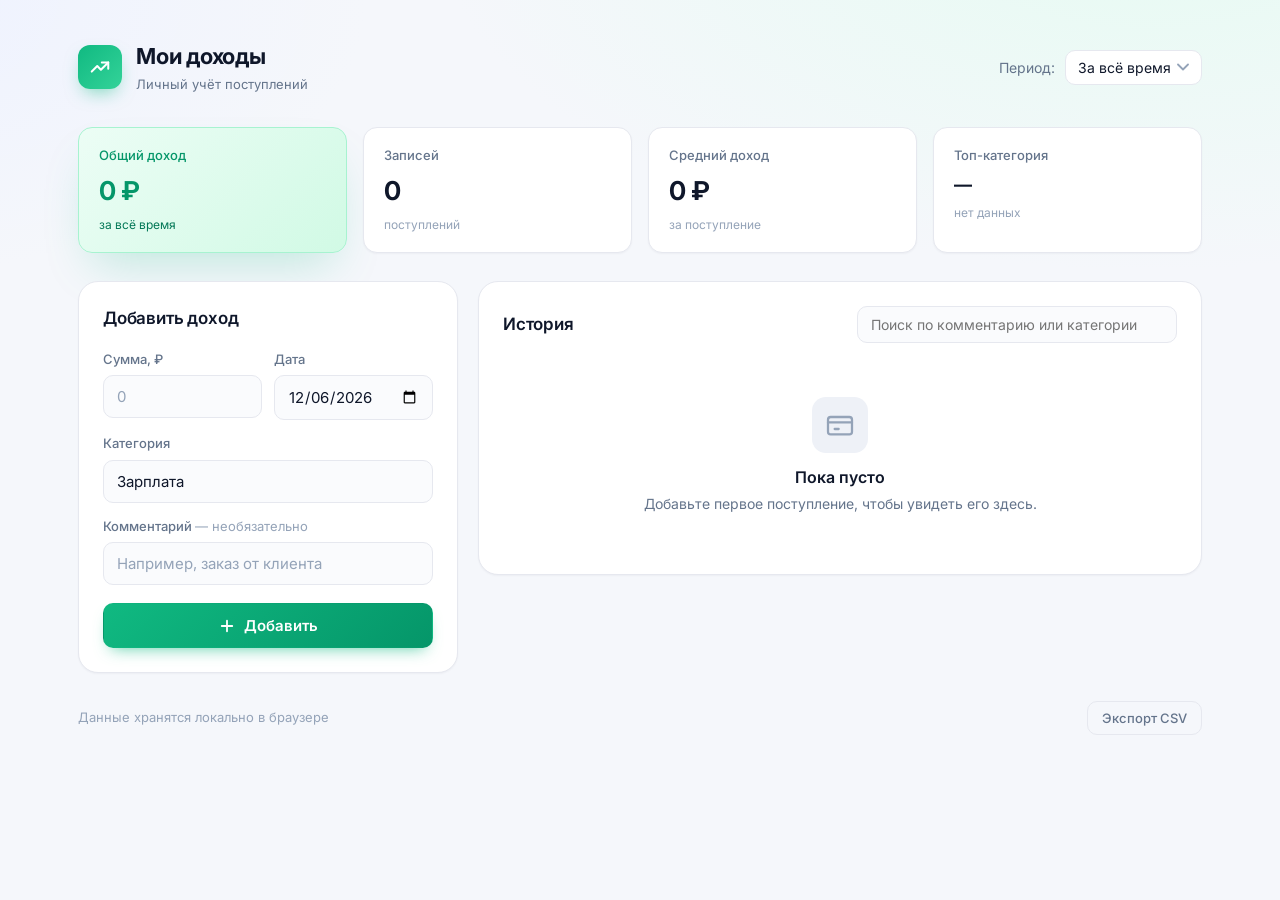
==== index.html @ df507d2e "Add income tracker MVP web app Static client-side app for personal income tracking with a modern lig" ====
<!DOCTYPE html>
<html lang="ru">
<head>
  <meta charset="UTF-8" />
  <meta name="viewport" content="width=device-width, initial-scale=1.0" />
  <title>Доходы — учёт</title>
  <link rel="stylesheet" href="styles.css" />
  <link rel="preconnect" href="https://fonts.googleapis.com" />
  <link rel="preconnect" href="https://fonts.gstatic.com" crossorigin />
  <link
    href="https://fonts.googleapis.com/css2?family=Inter:wght@400;500;600;700&display=swap"
    rel="stylesheet"
  />
</head>
<body>
  <div class="app">
    <header class="header">
      <div class="header__brand">
        <div class="logo" aria-hidden="true">
          <svg viewBox="0 0 24 24" width="22" height="22" fill="none" stroke="currentColor" stroke-width="2.2" stroke-linecap="round" stroke-linejoin="round">
            <path d="M3 17l6-6 4 4 8-8" />
            <path d="M14 7h7v7" />
          </svg>
        </div>
        <div>
          <h1 class="header__title">Мои доходы</h1>
          <p class="header__subtitle">Личный учёт поступлений</p>
        </div>
      </div>
      <div class="header__period">
        <label for="period">Период:</label>
        <select id="period" class="select">
          <option value="month">Этот месяц</option>
          <option value="year">Этот год</option>
          <option value="all" selected>За всё время</option>
        </select>
      </div>
    </header>

    <section class="stats">
      <div class="stat stat--primary">
        <span class="stat__label">Общий доход</span>
        <span class="stat__value" id="stat-total">0&nbsp;₽</span>
        <span class="stat__hint" id="stat-total-hint">за всё время</span>
      </div>
      <div class="stat">
        <span class="stat__label">Записей</span>
        <span class="stat__value" id="stat-count">0</span>
        <span class="stat__hint">поступлений</span>
      </div>
      <div class="stat">
        <span class="stat__label">Средний доход</span>
        <span class="stat__value" id="stat-avg">0&nbsp;₽</span>
        <span class="stat__hint">за поступление</span>
      </div>
      <div class="stat">
        <span class="stat__label">Топ-категория</span>
        <span class="stat__value stat__value--sm" id="stat-top">—</span>
        <span class="stat__hint" id="stat-top-hint">—</span>
      </div>
    </section>

    <section class="grid">
      <div class="card form-card">
        <h2 class="card__title">Добавить доход</h2>
        <form id="income-form" class="form" autocomplete="off">
          <div class="form__row">
            <label class="field">
              <span class="field__label">Сумма, ₽</span>
              <input
                type="number"
                inputmode="decimal"
                step="0.01"
                min="0"
                name="amount"
                id="amount"
                placeholder="0"
                required
              />
            </label>
            <label class="field">
              <span class="field__label">Дата</span>
              <input type="date" name="date" id="date" required />
            </label>
          </div>

          <label class="field">
            <span class="field__label">Категория</span>
            <select name="category" id="category" class="select" required>
              <option value="Зарплата">Зарплата</option>
              <option value="Фриланс">Фриланс</option>
              <option value="Бизнес">Бизнес</option>
              <option value="Инвестиции">Инвестиции</option>
              <option value="Подарки">Подарки</option>
              <option value="Возврат">Возврат</option>
              <option value="Другое">Другое</option>
            </select>
          </label>

          <label class="field">
            <span class="field__label">Комментарий <span class="field__hint">— необязательно</span></span>
            <input
              type="text"
              name="note"
              id="note"
              maxlength="120"
              placeholder="Например, заказ от клиента"
            />
          </label>

          <button type="submit" class="btn btn--primary">
            <svg viewBox="0 0 24 24" width="18" height="18" fill="none" stroke="currentColor" stroke-width="2.4" stroke-linecap="round" stroke-linejoin="round" aria-hidden="true">
              <path d="M12 5v14M5 12h14" />
            </svg>
            Добавить
          </button>
        </form>
      </div>

      <div class="card list-card">
        <div class="card__header">
          <h2 class="card__title">История</h2>
          <div class="list__filter">
            <input
              type="search"
              id="search"
              class="input"
              placeholder="Поиск по комментарию или категории"
            />
          </div>
        </div>

        <ul id="income-list" class="list" aria-live="polite"></ul>

        <div id="empty-state" class="empty">
          <div class="empty__icon" aria-hidden="true">
            <svg viewBox="0 0 24 24" width="32" height="32" fill="none" stroke="currentColor" stroke-width="1.7" stroke-linecap="round" stroke-linejoin="round">
              <rect x="3" y="6" width="18" height="13" rx="2" />
              <path d="M3 10h18M8 15h3" />
            </svg>
          </div>
          <h3 class="empty__title">Пока пусто</h3>
          <p class="empty__text">Добавьте первое поступление, чтобы увидеть его здесь.</p>
        </div>
      </div>
    </section>

    <footer class="footer">
      <span>Данные хранятся локально в браузере</span>
      <button id="export-btn" class="btn btn--ghost">Экспорт CSV</button>
    </footer>
  </div>

  <script src="app.js"></script>
</body>
</html>
---- styles.css ----
:root {
  --bg: #f5f7fb;
  --bg-soft: #eef1f7;
  --surface: #ffffff;
  --surface-2: #fafbfd;
  --border: #e6e8ef;
  --border-strong: #d8dce6;
  --text: #0f172a;
  --text-muted: #64748b;
  --text-faint: #94a3b8;

  --brand: #10b981;
  --brand-strong: #059669;
  --brand-soft: #d1fae5;
  --brand-tint: #ecfdf5;

  --danger: #ef4444;
  --danger-soft: #fee2e2;

  --shadow-sm: 0 1px 2px rgba(15, 23, 42, 0.04);
  --shadow-md: 0 6px 24px rgba(15, 23, 42, 0.06);
  --shadow-lg: 0 24px 48px -16px rgba(16, 185, 129, 0.25);

  --radius-sm: 10px;
  --radius-md: 14px;
  --radius-lg: 20px;
}

* {
  box-sizing: border-box;
}

html, body {
  margin: 0;
  padding: 0;
}

body {
  font-family: 'Inter', -apple-system, BlinkMacSystemFont, 'Segoe UI', Roboto, sans-serif;
  font-size: 15px;
  line-height: 1.5;
  color: var(--text);
  background:
    radial-gradient(1200px 600px at 90% -10%, #e6fbf2 0%, transparent 60%),
    radial-gradient(900px 500px at -10% 0%, #eef2ff 0%, transparent 55%),
    var(--bg);
  min-height: 100vh;
  -webkit-font-smoothing: antialiased;
  -moz-osx-font-smoothing: grayscale;
}

.app {
  max-width: 1180px;
  margin: 0 auto;
  padding: 40px 28px 80px;
}

/* Header */
.header {
  display: flex;
  align-items: center;
  justify-content: space-between;
  gap: 24px;
  margin-bottom: 32px;
  flex-wrap: wrap;
}

.header__brand {
  display: flex;
  align-items: center;
  gap: 14px;
}

.logo {
  width: 44px;
  height: 44px;
  border-radius: 12px;
  background: linear-gradient(135deg, var(--brand) 0%, #34d399 100%);
  color: #fff;
  display: grid;
  place-items: center;
  box-shadow: 0 8px 18px -6px rgba(16, 185, 129, 0.55);
}

.header__title {
  font-size: 22px;
  font-weight: 700;
  margin: 0;
  letter-spacing: -0.01em;
}

.header__subtitle {
  margin: 2px 0 0;
  color: var(--text-muted);
  font-size: 13px;
}

.header__period {
  display: flex;
  align-items: center;
  gap: 10px;
  color: var(--text-muted);
  font-size: 14px;
}

/* Stats */
.stats {
  display: grid;
  grid-template-columns: repeat(4, 1fr);
  gap: 16px;
  margin-bottom: 28px;
}

.stat {
  background: var(--surface);
  border: 1px solid var(--border);
  border-radius: var(--radius-md);
  padding: 18px 20px;
  display: flex;
  flex-direction: column;
  gap: 6px;
  box-shadow: var(--shadow-sm);
  transition: transform 0.15s ease, box-shadow 0.15s ease;
}

.stat:hover {
  transform: translateY(-1px);
  box-shadow: var(--shadow-md);
}

.stat__label {
  font-size: 13px;
  color: var(--text-muted);
  font-weight: 500;
}

.stat__value {
  font-size: 26px;
  font-weight: 700;
  letter-spacing: -0.02em;
  color: var(--text);
}

.stat__value--sm {
  font-size: 18px;
}

.stat__hint {
  font-size: 12px;
  color: var(--text-faint);
}

.stat--primary {
  background: linear-gradient(135deg, #ecfdf5 0%, #d1fae5 100%);
  border-color: #a7f3d0;
  box-shadow: var(--shadow-lg);
}

.stat--primary .stat__label {
  color: var(--brand-strong);
}

.stat--primary .stat__value {
  color: var(--brand-strong);
}

.stat--primary .stat__hint {
  color: #047857;
}

/* Grid */
.grid {
  display: grid;
  grid-template-columns: 380px 1fr;
  gap: 20px;
  align-items: start;
}

.card {
  background: var(--surface);
  border: 1px solid var(--border);
  border-radius: var(--radius-lg);
  padding: 24px;
  box-shadow: var(--shadow-sm);
}

.card__header {
  display: flex;
  align-items: center;
  justify-content: space-between;
  gap: 16px;
  margin-bottom: 18px;
  flex-wrap: wrap;
}

.card__title {
  margin: 0 0 18px;
  font-size: 17px;
  font-weight: 600;
  letter-spacing: -0.01em;
}

.card__header .card__title {
  margin: 0;
}

/* Form */
.form {
  display: flex;
  flex-direction: column;
  gap: 14px;
}

.form__row {
  display: grid;
  grid-template-columns: 1fr 1fr;
  gap: 12px;
}

.field {
  display: flex;
  flex-direction: column;
  gap: 6px;
}

.field__label {
  font-size: 13px;
  font-weight: 500;
  color: var(--text-muted);
}

.field__hint {
  font-weight: 400;
  color: var(--text-faint);
}

.input,
.select,
.field input,
.field select {
  width: 100%;
  font-family: inherit;
  font-size: 15px;
  color: var(--text);
  background: var(--surface-2);
  border: 1px solid var(--border);
  border-radius: var(--radius-sm);
  padding: 11px 13px;
  outline: none;
  transition: border-color 0.15s ease, box-shadow 0.15s ease, background 0.15s ease;
}

.input:hover,
.select:hover,
.field input:hover,
.field select:hover {
  border-color: var(--border-strong);
}

.input:focus,
.select:focus,
.field input:focus,
.field select:focus {
  background: #fff;
  border-color: var(--brand);
  box-shadow: 0 0 0 4px var(--brand-tint);
}

.field input::placeholder {
  color: var(--text-faint);
}

.select {
  appearance: none;
  background-image: url("data:image/svg+xml;utf8,<svg xmlns='http://www.w3.org/2000/svg' width='12' height='8' viewBox='0 0 12 8' fill='none'><path d='M1 1.5L6 6.5L11 1.5' stroke='%2394a3b8' stroke-width='1.8' stroke-linecap='round' stroke-linejoin='round'/></svg>");
  background-repeat: no-repeat;
  background-position: right 12px center;
  padding-right: 34px;
  cursor: pointer;
}

.header__period .select {
  padding: 8px 30px 8px 12px;
  background-color: var(--surface);
  font-size: 14px;
}

/* Buttons */
.btn {
  display: inline-flex;
  align-items: center;
  justify-content: center;
  gap: 8px;
  font-family: inherit;
  font-size: 15px;
  font-weight: 600;
  padding: 12px 18px;
  border-radius: var(--radius-sm);
  border: 1px solid transparent;
  cursor: pointer;
  transition: transform 0.05s ease, box-shadow 0.15s ease, background 0.15s ease, color 0.15s ease;
  white-space: nowrap;
}

.btn:active {
  transform: translateY(1px);
}

.btn--primary {
  background: linear-gradient(135deg, var(--brand) 0%, var(--brand-strong) 100%);
  color: #fff;
  box-shadow: 0 8px 16px -8px rgba(16, 185, 129, 0.7);
  margin-top: 4px;
}

.btn--primary:hover {
  box-shadow: 0 10px 22px -8px rgba(16, 185, 129, 0.8);
}

.btn--ghost {
  background: transparent;
  color: var(--text-muted);
  border-color: var(--border);
  padding: 8px 14px;
  font-size: 13px;
  font-weight: 500;
}

.btn--ghost:hover {
  background: var(--surface);
  color: var(--text);
  border-color: var(--border-strong);
}

/* List */
.list {
  list-style: none;
  margin: 0;
  padding: 0;
  display: flex;
  flex-direction: column;
  gap: 8px;
}

.list__filter {
  flex: 1;
  max-width: 320px;
  min-width: 200px;
}

.list__filter .input {
  padding: 9px 13px;
  font-size: 14px;
}

.item {
  display: grid;
  grid-template-columns: 40px 1fr auto auto;
  align-items: center;
  gap: 14px;
  padding: 12px 14px;
  border-radius: 12px;
  border: 1px solid transparent;
  background: var(--surface-2);
  transition: background 0.15s ease, border-color 0.15s ease;
}

.item:hover {
  background: #fff;
  border-color: var(--border);
}

.item__icon {
  width: 40px;
  height: 40px;
  border-radius: 10px;
  background: var(--brand-tint);
  color: var(--brand-strong);
  display: grid;
  place-items: center;
  font-weight: 600;
  font-size: 14px;
  letter-spacing: 0.02em;
}

.item__main {
  display: flex;
  flex-direction: column;
  min-width: 0;
}

.item__title {
  font-weight: 600;
  font-size: 15px;
  color: var(--text);
  overflow: hidden;
  text-overflow: ellipsis;
  white-space: nowrap;
}

.item__meta {
  font-size: 12.5px;
  color: var(--text-muted);
  display: flex;
  gap: 8px;
  align-items: center;
}

.item__meta .dot {
  width: 3px;
  height: 3px;
  border-radius: 50%;
  background: var(--text-faint);
}

.item__amount {
  font-weight: 700;
  font-size: 15px;
  color: var(--brand-strong);
  font-variant-numeric: tabular-nums;
  white-space: nowrap;
}

.item__delete {
  background: transparent;
  border: 1px solid transparent;
  color: var(--text-faint);
  width: 32px;
  height: 32px;
  border-radius: 8px;
  display: grid;
  place-items: center;
  cursor: pointer;
  transition: background 0.15s ease, color 0.15s ease, border-color 0.15s ease;
}

.item__delete:hover {
  background: var(--danger-soft);
  color: var(--danger);
  border-color: #fecaca;
}

/* Empty state */
.empty {
  text-align: center;
  padding: 36px 20px;
  color: var(--text-muted);
}

.empty__icon {
  width: 56px;
  height: 56px;
  margin: 0 auto 12px;
  border-radius: 14px;
  background: var(--bg-soft);
  color: var(--text-faint);
  display: grid;
  place-items: center;
}

.empty__title {
  margin: 0 0 4px;
  font-size: 16px;
  font-weight: 600;
  color: var(--text);
}

.empty__text {
  margin: 0;
  font-size: 14px;
}

.is-hidden {
  display: none !important;
}

/* Footer */
.footer {
  margin-top: 28px;
  display: flex;
  align-items: center;
  justify-content: space-between;
  font-size: 13px;
  color: var(--text-faint);
}

/* Responsive */
@media (max-width: 980px) {
  .grid {
    grid-template-columns: 1fr;
  }
  .stats {
    grid-template-columns: repeat(2, 1fr);
  }
}

@media (max-width: 560px) {
  .app {
    padding: 24px 16px 60px;
  }
  .header {
    margin-bottom: 22px;
  }
  .stats {
    grid-template-columns: 1fr 1fr;
    gap: 10px;
  }
  .stat {
    padding: 14px 14px;
  }
  .stat__value {
    font-size: 22px;
  }
  .card {
    padding: 18px;
    border-radius: 16px;
  }
  .form__row {
    grid-template-columns: 1fr;
  }
  .item {
    grid-template-columns: 36px 1fr auto;
  }
  .item__delete {
    grid-column: 3;
    grid-row: 1;
  }
  .footer {
    flex-direction: column;
    gap: 10px;
    align-items: flex-start;
  }
}
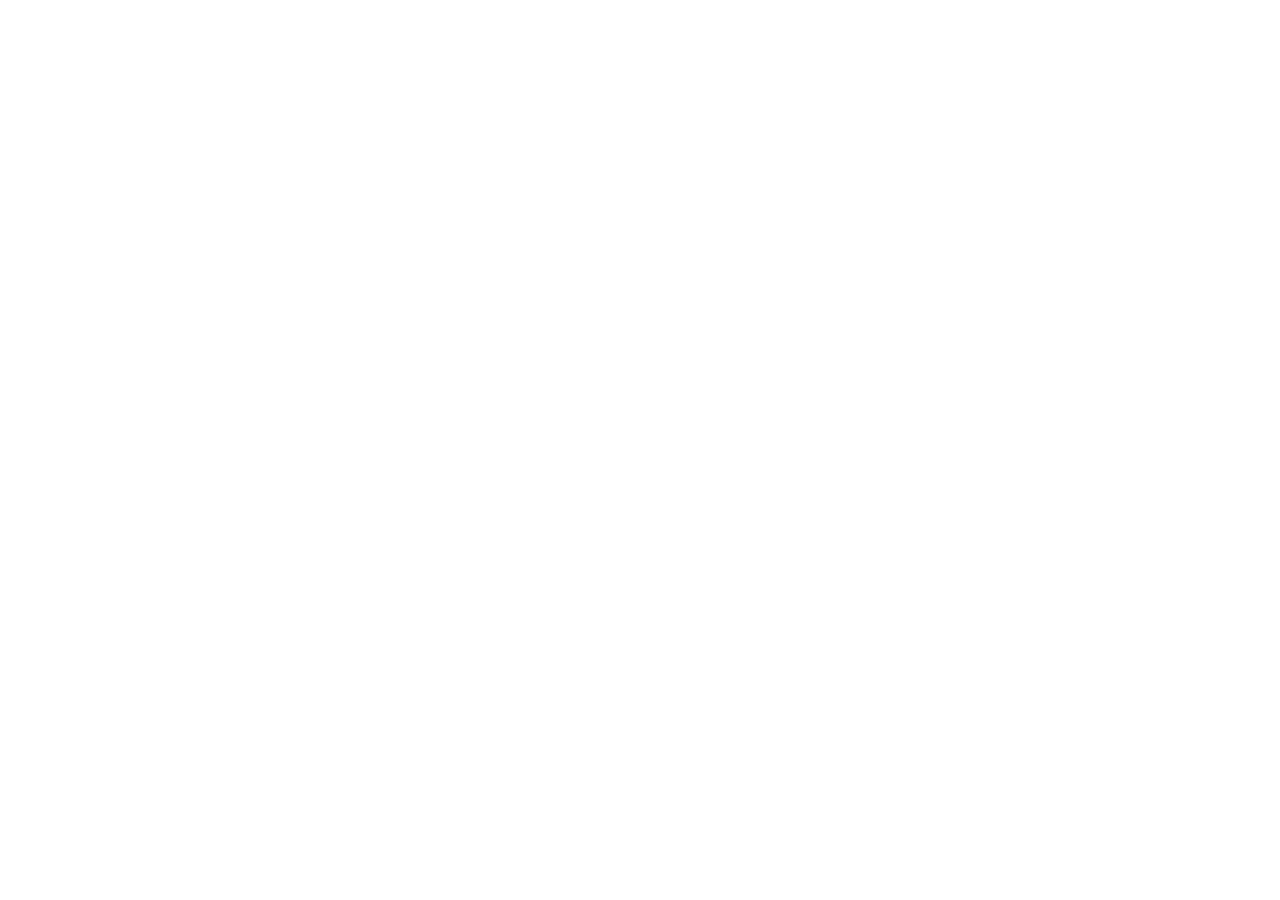
==== commit d63b1cb4: "Rewrite finance tracker as full Supabase-backed app - Auth (email/password) with sign in/up - Accoun" ====
--- a/index.html
+++ b/index.html
@@ -1,156 +1,29 @@
-<!DOCTYPE html>
+<!doctype html>
 <html lang="ru">
-<head>
-  <meta charset="UTF-8" />
-  <meta name="viewport" content="width=device-width, initial-scale=1.0" />
-  <title>Доходы — учёт</title>
-  <link rel="stylesheet" href="styles.css" />
-  <link rel="preconnect" href="https://fonts.googleapis.com" />
-  <link rel="preconnect" href="https://fonts.gstatic.com" crossorigin />
-  <link
-    href="https://fonts.googleapis.com/css2?family=Inter:wght@400;500;600;700&display=swap"
-    rel="stylesheet"
-  />
-</head>
-<body>
-  <div class="app">
-    <header class="header">
-      <div class="header__brand">
-        <div class="logo" aria-hidden="true">
-          <svg viewBox="0 0 24 24" width="22" height="22" fill="none" stroke="currentColor" stroke-width="2.2" stroke-linecap="round" stroke-linejoin="round">
-            <path d="M3 17l6-6 4 4 8-8" />
-            <path d="M14 7h7v7" />
-          </svg>
-        </div>
-        <div>
-          <h1 class="header__title">Мои доходы</h1>
-          <p class="header__subtitle">Личный учёт поступлений</p>
-        </div>
+  <head>
+    <meta charset="utf-8" />
+    <meta name="viewport" content="width=device-width, initial-scale=1, viewport-fit=cover" />
+    <meta name="theme-color" content="#0b0f1a" />
+    <title>Финансы</title>
+    <link rel="icon" href="data:image/svg+xml,%3Csvg xmlns='http://www.w3.org/2000/svg' viewBox='0 0 100 100'%3E%3Ctext y='.9em' font-size='90'%3E%E2%82%BD%3C/text%3E%3C/svg%3E" />
+    <link rel="stylesheet" href="./src/styles.css" />
+    <script type="importmap">
+      {
+        "imports": {
+          "preact": "https://esm.sh/preact@10.22.0",
+          "preact/hooks": "https://esm.sh/preact@10.22.0/hooks",
+          "htm/preact": "https://esm.sh/htm@3.1.1/preact",
+          "@supabase/supabase-js": "https://esm.sh/@supabase/supabase-js@2.45.4"
+        }
+      }
+    </script>
+  </head>
+  <body>
+    <div id="app">
+      <div class="boot">
+        <div class="boot-spinner"></div>
       </div>
-      <div class="header__period">
-        <label for="period">Период:</label>
-        <select id="period" class="select">
-          <option value="month">Этот месяц</option>
-          <option value="year">Этот год</option>
-          <option value="all" selected>За всё время</option>
-        </select>
-      </div>
-    </header>
-
-    <section class="stats">
-      <div class="stat stat--primary">
-        <span class="stat__label">Общий доход</span>
-        <span class="stat__value" id="stat-total">0&nbsp;₽</span>
-        <span class="stat__hint" id="stat-total-hint">за всё время</span>
-      </div>
-      <div class="stat">
-        <span class="stat__label">Записей</span>
-        <span class="stat__value" id="stat-count">0</span>
-        <span class="stat__hint">поступлений</span>
-      </div>
-      <div class="stat">
-        <span class="stat__label">Средний доход</span>
-        <span class="stat__value" id="stat-avg">0&nbsp;₽</span>
-        <span class="stat__hint">за поступление</span>
-      </div>
-      <div class="stat">
-        <span class="stat__label">Топ-категория</span>
-        <span class="stat__value stat__value--sm" id="stat-top">—</span>
-        <span class="stat__hint" id="stat-top-hint">—</span>
-      </div>
-    </section>
-
-    <section class="grid">
-      <div class="card form-card">
-        <h2 class="card__title">Добавить доход</h2>
-        <form id="income-form" class="form" autocomplete="off">
-          <div class="form__row">
-            <label class="field">
-              <span class="field__label">Сумма, ₽</span>
-              <input
-                type="number"
-                inputmode="decimal"
-                step="0.01"
-                min="0"
-                name="amount"
-                id="amount"
-                placeholder="0"
-                required
-              />
-            </label>
-            <label class="field">
-              <span class="field__label">Дата</span>
-              <input type="date" name="date" id="date" required />
-            </label>
-          </div>
-
-          <label class="field">
-            <span class="field__label">Категория</span>
-            <select name="category" id="category" class="select" required>
-              <option value="Зарплата">Зарплата</option>
-              <option value="Фриланс">Фриланс</option>
-              <option value="Бизнес">Бизнес</option>
-              <option value="Инвестиции">Инвестиции</option>
-              <option value="Подарки">Подарки</option>
-              <option value="Возврат">Возврат</option>
-              <option value="Другое">Другое</option>
-            </select>
-          </label>
-
-          <label class="field">
-            <span class="field__label">Комментарий <span class="field__hint">— необязательно</span></span>
-            <input
-              type="text"
-              name="note"
-              id="note"
-              maxlength="120"
-              placeholder="Например, заказ от клиента"
-            />
-          </label>
-
-          <button type="submit" class="btn btn--primary">
-            <svg viewBox="0 0 24 24" width="18" height="18" fill="none" stroke="currentColor" stroke-width="2.4" stroke-linecap="round" stroke-linejoin="round" aria-hidden="true">
-              <path d="M12 5v14M5 12h14" />
-            </svg>
-            Добавить
-          </button>
-        </form>
-      </div>
-
-      <div class="card list-card">
-        <div class="card__header">
-          <h2 class="card__title">История</h2>
-          <div class="list__filter">
-            <input
-              type="search"
-              id="search"
-              class="input"
-              placeholder="Поиск по комментарию или категории"
-            />
-          </div>
-        </div>
-
-        <ul id="income-list" class="list" aria-live="polite"></ul>
-
-        <div id="empty-state" class="empty">
-          <div class="empty__icon" aria-hidden="true">
-            <svg viewBox="0 0 24 24" width="32" height="32" fill="none" stroke="currentColor" stroke-width="1.7" stroke-linecap="round" stroke-linejoin="round">
-              <rect x="3" y="6" width="18" height="13" rx="2" />
-              <path d="M3 10h18M8 15h3" />
-            </svg>
-          </div>
-          <h3 class="empty__title">Пока пусто</h3>
-          <p class="empty__text">Добавьте первое поступление, чтобы увидеть его здесь.</p>
-        </div>
-      </div>
-    </section>
-
-    <footer class="footer">
-      <span>Данные хранятся локально в браузере</span>
-      <button id="export-btn" class="btn btn--ghost">Экспорт CSV</button>
-    </footer>
-  </div>
-
-  <script src="app.js"></script>
-</body>
+    </div>
+    <script type="module" src="./src/main.js"></script>
+  </body>
 </html>
--- a/src/styles.css
+++ b/src/styles.css
@@ -0,0 +1,663 @@
+/* =====================================================
+   Финансы — Liquid Glass как акцент, остальное — чисто
+   ===================================================== */
+
+:root {
+  --font: -apple-system, BlinkMacSystemFont, "Inter", "SF Pro Text",
+    "Segoe UI", Roboto, "Helvetica Neue", Arial, sans-serif;
+  --font-mono: "SF Mono", ui-monospace, "JetBrains Mono", Menlo, Consolas, monospace;
+
+  --radius-sm: 8px;
+  --radius: 12px;
+  --radius-lg: 18px;
+  --radius-xl: 24px;
+
+  --shadow-sm: 0 1px 2px rgba(15, 23, 42, 0.06);
+  --shadow: 0 6px 22px rgba(15, 23, 42, 0.08);
+  --shadow-lg: 0 20px 60px rgba(15, 23, 42, 0.18);
+
+  --transition: 160ms cubic-bezier(0.2, 0.8, 0.2, 1);
+}
+
+/* ---------- Темы (CSS-переменные) ---------- */
+:root[data-theme="light"] {
+  --bg: #f5f6fa;
+  --bg-elev: #ffffff;
+  --bg-soft: #eef0f6;
+  --surface: #ffffff;
+  --text: #0f172a;
+  --text-soft: #475569;
+  --text-mute: #94a3b8;
+  --border: rgba(15, 23, 42, 0.08);
+  --border-strong: rgba(15, 23, 42, 0.16);
+  --accent: #6366f1;
+  --accent-soft: rgba(99, 102, 241, 0.12);
+  --income: #10b981;
+  --income-soft: rgba(16, 185, 129, 0.12);
+  --expense: #ef4444;
+  --expense-soft: rgba(239, 68, 68, 0.10);
+  --transfer: #6366f1;
+  --warn: #f59e0b;
+  --warn-soft: rgba(245, 158, 11, 0.14);
+  --glass-bg: rgba(255, 255, 255, 0.55);
+  --glass-border: rgba(255, 255, 255, 0.55);
+  --glass-shadow: 0 12px 40px rgba(15, 23, 42, 0.10);
+  --decor-1: radial-gradient(60% 50% at 10% 0%, rgba(99,102,241,0.18), transparent 70%);
+  --decor-2: radial-gradient(45% 40% at 100% 100%, rgba(16,185,129,0.14), transparent 70%);
+}
+
+:root[data-theme="dark"] {
+  --bg: #0b0f1a;
+  --bg-elev: #131a2b;
+  --bg-soft: #0f1626;
+  --surface: #161e31;
+  --text: #e7ecf5;
+  --text-soft: #a7b0c2;
+  --text-mute: #6c7691;
+  --border: rgba(255, 255, 255, 0.07);
+  --border-strong: rgba(255, 255, 255, 0.16);
+  --accent: #818cf8;
+  --accent-soft: rgba(129, 140, 248, 0.18);
+  --income: #34d399;
+  --income-soft: rgba(52, 211, 153, 0.16);
+  --expense: #f87171;
+  --expense-soft: rgba(248, 113, 113, 0.16);
+  --transfer: #818cf8;
+  --warn: #fbbf24;
+  --warn-soft: rgba(251, 191, 36, 0.18);
+  --glass-bg: rgba(22, 30, 49, 0.55);
+  --glass-border: rgba(255, 255, 255, 0.10);
+  --glass-shadow: 0 12px 40px rgba(0, 0, 0, 0.45);
+  --decor-1: radial-gradient(60% 50% at 10% 0%, rgba(129,140,248,0.22), transparent 70%);
+  --decor-2: radial-gradient(45% 40% at 100% 100%, rgba(52,211,153,0.16), transparent 70%);
+}
+
+/* ---------- Базовое ---------- */
+* { box-sizing: border-box; }
+html, body { margin: 0; padding: 0; }
+html { color-scheme: light dark; }
+body {
+  font-family: var(--font);
+  background: var(--bg);
+  color: var(--text);
+  -webkit-font-smoothing: antialiased;
+  -moz-osx-font-smoothing: grayscale;
+  min-height: 100dvh;
+  font-size: 15px;
+  line-height: 1.45;
+}
+body::before {
+  content: "";
+  position: fixed; inset: 0;
+  background: var(--decor-1), var(--decor-2);
+  pointer-events: none;
+  z-index: 0;
+}
+#app { position: relative; z-index: 1; min-height: 100dvh; }
+
+a { color: var(--accent); text-decoration: none; }
+a:hover { text-decoration: underline; }
+button { font: inherit; color: inherit; cursor: pointer; }
+input, select, textarea { font: inherit; color: inherit; }
+
+/* ---------- Boot ---------- */
+.boot {
+  display: grid; place-items: center;
+  min-height: 100dvh;
+}
+.boot-spinner {
+  width: 36px; height: 36px;
+  border-radius: 50%;
+  border: 3px solid var(--border);
+  border-top-color: var(--accent);
+  animation: spin 0.7s linear infinite;
+}
+@keyframes spin { to { transform: rotate(360deg); } }
+
+/* ---------- Glass accent ---------- */
+.glass {
+  background: var(--glass-bg);
+  backdrop-filter: blur(22px) saturate(160%);
+  -webkit-backdrop-filter: blur(22px) saturate(160%);
+  border: 1px solid var(--glass-border);
+  box-shadow: var(--glass-shadow);
+}
+
+/* Карточки данных — чистые, без размытия (для читаемости цифр) */
+.card {
+  background: var(--surface);
+  border: 1px solid var(--border);
+  border-radius: var(--radius-lg);
+  box-shadow: var(--shadow-sm);
+}
+.card.glass { background: var(--glass-bg); }
+
+/* ---------- Layout: app shell ---------- */
+.shell {
+  display: grid;
+  grid-template-columns: 248px 1fr;
+  min-height: 100dvh;
+}
+.sidebar {
+  position: sticky; top: 0;
+  height: 100dvh;
+  padding: 20px 14px;
+  border-right: 1px solid var(--border);
+  background: var(--bg-soft);
+  display: flex; flex-direction: column; gap: 8px;
+  z-index: 5;
+}
+.brand {
+  display: flex; align-items: center; gap: 10px;
+  padding: 10px 12px 18px;
+  font-weight: 700; font-size: 17px; letter-spacing: -0.01em;
+}
+.brand-mark {
+  width: 30px; height: 30px;
+  border-radius: 9px;
+  background: linear-gradient(135deg, #6366f1, #22c55e);
+  color: white; display: grid; place-items: center;
+  font-weight: 800; font-size: 14px;
+  box-shadow: 0 6px 18px rgba(99,102,241,0.35);
+}
+.nav { display: flex; flex-direction: column; gap: 2px; }
+.nav a {
+  display: flex; align-items: center; gap: 12px;
+  padding: 10px 12px;
+  border-radius: 10px;
+  color: var(--text-soft);
+  font-weight: 500;
+  transition: background var(--transition), color var(--transition);
+}
+.nav a:hover { background: var(--bg-elev); color: var(--text); text-decoration: none; }
+.nav a.active {
+  background: var(--accent-soft); color: var(--accent);
+}
+.nav a .ico { width: 18px; height: 18px; flex: 0 0 18px; }
+.sidebar-foot {
+  margin-top: auto;
+  display: flex; flex-direction: column; gap: 6px;
+  padding: 8px 4px;
+  font-size: 13px; color: var(--text-mute);
+}
+.sidebar-foot .user {
+  padding: 8px 12px;
+  display: flex; flex-direction: column;
+  border-radius: 10px;
+  background: var(--bg-elev);
+  border: 1px solid var(--border);
+}
+.sidebar-foot .user .email { color: var(--text); font-weight: 500; word-break: break-all; }
+.sidebar-foot button.linklike {
+  background: none; border: none; padding: 6px 12px;
+  color: var(--text-mute); text-align: left;
+  border-radius: 8px;
+}
+.sidebar-foot button.linklike:hover { color: var(--text); background: var(--bg-elev); }
+
+.content {
+  padding: 28px 32px 80px;
+  max-width: 1200px;
+  width: 100%;
+}
+.page-head {
+  display: flex; align-items: center; justify-content: space-between;
+  gap: 16px; flex-wrap: wrap;
+  margin-bottom: 22px;
+}
+.page-head h1 { margin: 0; font-size: 26px; letter-spacing: -0.02em; }
+.page-head .sub { color: var(--text-mute); font-size: 14px; margin-top: 4px; }
+
+/* ---------- Mobile nav ---------- */
+.mobile-bar { display: none; }
+@media (max-width: 880px) {
+  .shell { grid-template-columns: 1fr; }
+  .sidebar { display: none; }
+  .content { padding: 20px 16px 100px; }
+  .mobile-bar {
+    display: flex;
+    position: sticky; top: 0; z-index: 6;
+    align-items: center; justify-content: space-between;
+    gap: 10px;
+    padding: 12px 16px;
+    background: var(--glass-bg);
+    backdrop-filter: blur(18px) saturate(160%);
+    -webkit-backdrop-filter: blur(18px) saturate(160%);
+    border-bottom: 1px solid var(--border);
+  }
+  .mobile-bar .brand { padding: 0; font-size: 16px; }
+  .icon-btn {
+    width: 38px; height: 38px;
+    display: grid; place-items: center;
+    border-radius: 10px;
+    background: var(--bg-elev);
+    border: 1px solid var(--border);
+  }
+  .mobile-tabs {
+    position: fixed; left: 12px; right: 12px; bottom: 12px;
+    display: flex; justify-content: space-around;
+    gap: 4px;
+    padding: 8px;
+    border-radius: 18px;
+    z-index: 7;
+  }
+  .mobile-tabs a {
+    flex: 1;
+    display: flex; flex-direction: column; align-items: center; gap: 2px;
+    padding: 8px 4px;
+    color: var(--text-mute);
+    border-radius: 12px;
+    font-size: 11px;
+  }
+  .mobile-tabs a .ico { width: 20px; height: 20px; }
+  .mobile-tabs a.active { color: var(--accent); background: var(--accent-soft); }
+}
+@media (min-width: 881px) {
+  .mobile-tabs { display: none; }
+}
+
+/* ---------- Buttons ---------- */
+.btn {
+  display: inline-flex; align-items: center; gap: 8px;
+  padding: 9px 14px;
+  border-radius: 10px;
+  border: 1px solid var(--border);
+  background: var(--bg-elev);
+  color: var(--text);
+  font-weight: 500;
+  transition: background var(--transition), border-color var(--transition), transform var(--transition);
+  white-space: nowrap;
+}
+.btn:hover { border-color: var(--border-strong); }
+.btn:active { transform: scale(0.98); }
+.btn.primary {
+  background: var(--accent); color: #fff; border-color: transparent;
+  box-shadow: 0 8px 22px rgba(99,102,241,0.35);
+}
+.btn.primary:hover { filter: brightness(1.05); }
+.btn.danger { color: var(--expense); border-color: var(--expense-soft); }
+.btn.danger:hover { background: var(--expense-soft); }
+.btn.ghost { background: transparent; border-color: transparent; color: var(--text-soft); }
+.btn.ghost:hover { background: var(--bg-elev); color: var(--text); }
+.btn.sm { padding: 6px 10px; font-size: 13px; border-radius: 8px; }
+.btn.icon { padding: 8px; width: 36px; justify-content: center; }
+.btn .ico { width: 16px; height: 16px; }
+
+.btn-row { display: flex; gap: 8px; flex-wrap: wrap; }
+
+/* ---------- Form fields ---------- */
+.field {
+  display: flex; flex-direction: column; gap: 6px;
+}
+.field > label, .label {
+  font-size: 13px; color: var(--text-soft); font-weight: 500;
+}
+.input, .select, .textarea {
+  width: 100%;
+  padding: 10px 12px;
+  border-radius: 10px;
+  border: 1px solid var(--border);
+  background: var(--bg-elev);
+  color: var(--text);
+  outline: none;
+  transition: border-color var(--transition), box-shadow var(--transition);
+}
+.textarea { min-height: 80px; resize: vertical; font-family: inherit; }
+.input:focus, .select:focus, .textarea:focus {
+  border-color: var(--accent);
+  box-shadow: 0 0 0 3px var(--accent-soft);
+}
+.input.amount {
+  font-variant-numeric: tabular-nums;
+  font-weight: 600; font-size: 18px;
+}
+.row {
+  display: grid; gap: 12px;
+}
+.row.cols-2 { grid-template-columns: 1fr 1fr; }
+.row.cols-3 { grid-template-columns: 1fr 1fr 1fr; }
+@media (max-width: 600px) {
+  .row.cols-2, .row.cols-3 { grid-template-columns: 1fr; }
+}
+
+.seg {
+  display: inline-flex;
+  background: var(--bg-elev);
+  border: 1px solid var(--border);
+  border-radius: 10px;
+  padding: 3px;
+  gap: 2px;
+}
+.seg button {
+  border: none; background: transparent;
+  padding: 7px 14px;
+  border-radius: 8px;
+  color: var(--text-soft);
+  font-weight: 500;
+}
+.seg button.active {
+  background: var(--surface);
+  color: var(--text);
+  box-shadow: var(--shadow-sm);
+}
+.seg.income button.active { color: var(--income); }
+.seg.expense button.active { color: var(--expense); }
+.seg.transfer button.active { color: var(--transfer); }
+
+.toggle {
+  position: relative;
+  width: 40px; height: 22px;
+  background: var(--border-strong);
+  border-radius: 999px;
+  transition: background var(--transition);
+  flex: 0 0 40px;
+}
+.toggle::after {
+  content: "";
+  position: absolute; top: 2px; left: 2px;
+  width: 18px; height: 18px;
+  border-radius: 50%;
+  background: white;
+  transition: transform var(--transition);
+  box-shadow: var(--shadow-sm);
+}
+.toggle.on { background: var(--accent); }
+.toggle.on::after { transform: translateX(18px); }
+
+/* ---------- Tables ---------- */
+.table {
+  width: 100%;
+  border-collapse: collapse;
+  font-variant-numeric: tabular-nums;
+}
+.table th, .table td {
+  padding: 12px 14px;
+  border-bottom: 1px solid var(--border);
+  text-align: left;
+  vertical-align: middle;
+}
+.table th { font-weight: 500; color: var(--text-mute); font-size: 12px; text-transform: uppercase; letter-spacing: 0.04em; }
+.table tr:last-child td { border-bottom: none; }
+.table tr:hover td { background: var(--bg-soft); }
+.table .num { text-align: right; white-space: nowrap; font-weight: 600; }
+.table .actions { width: 1px; white-space: nowrap; text-align: right; }
+
+/* ---------- Pills / chips ---------- */
+.chip {
+  display: inline-flex; align-items: center; gap: 6px;
+  padding: 4px 10px;
+  border-radius: 999px;
+  background: var(--bg-elev);
+  border: 1px solid var(--border);
+  color: var(--text-soft);
+  font-size: 12px;
+  white-space: nowrap;
+}
+.chip.income { background: var(--income-soft); color: var(--income); border-color: transparent; }
+.chip.expense { background: var(--expense-soft); color: var(--expense); border-color: transparent; }
+.chip.transfer { background: var(--accent-soft); color: var(--transfer); border-color: transparent; }
+.chip.tag { background: var(--accent-soft); color: var(--accent); border-color: transparent; }
+.chip-dot { width: 8px; height: 8px; border-radius: 50%; background: var(--accent); display: inline-block; }
+
+.tag-list { display: flex; flex-wrap: wrap; gap: 6px; }
+
+/* ---------- Dashboard cards ---------- */
+.kpi-grid {
+  display: grid;
+  grid-template-columns: repeat(auto-fit, minmax(220px, 1fr));
+  gap: 14px;
+  margin-bottom: 22px;
+}
+.kpi {
+  padding: 18px 20px;
+  border-radius: var(--radius-lg);
+}
+.kpi .label {
+  font-size: 13px; color: var(--text-mute);
+  display: flex; align-items: center; gap: 8px;
+}
+.kpi .value {
+  font-size: 28px;
+  font-weight: 700;
+  letter-spacing: -0.02em;
+  font-variant-numeric: tabular-nums;
+  margin-top: 6px;
+}
+.kpi.income .value { color: var(--income); }
+.kpi.expense .value { color: var(--expense); }
+.kpi.balance .value { color: var(--text); }
+
+/* Hero KPI (Доход / Расход / Остаток в стиле Дзен-мани) */
+.hero {
+  padding: 22px;
+  border-radius: var(--radius-xl);
+  display: grid;
+  grid-template-columns: repeat(3, 1fr);
+  gap: 18px;
+  margin-bottom: 22px;
+  position: relative;
+  overflow: hidden;
+}
+.hero .h-cell { text-align: left; }
+.hero .h-label { font-size: 12px; text-transform: uppercase; color: var(--text-mute); letter-spacing: 0.06em; }
+.hero .h-value { font-size: 26px; font-weight: 700; letter-spacing: -0.02em; margin-top: 4px; font-variant-numeric: tabular-nums; }
+.hero .h-cell.income .h-value { color: var(--income); }
+.hero .h-cell.expense .h-value { color: var(--expense); }
+.hero .h-cell.diff .h-value.neg { color: var(--expense); }
+.hero .h-cell.diff .h-value.pos { color: var(--income); }
+@media (max-width: 600px) {
+  .hero { grid-template-columns: 1fr 1fr; }
+  .hero .h-cell.diff { grid-column: span 2; }
+  .hero .h-value { font-size: 22px; }
+}
+
+.section {
+  display: flex; flex-direction: column; gap: 12px;
+  margin-bottom: 26px;
+}
+.section-head {
+  display: flex; align-items: center; justify-content: space-between;
+  gap: 10px;
+}
+.section-head h2 { margin: 0; font-size: 17px; letter-spacing: -0.01em; }
+.section-head .more { color: var(--text-mute); font-size: 13px; }
+
+/* ---------- Lists ---------- */
+.list { display: flex; flex-direction: column; }
+.list-row {
+  display: flex; align-items: center; gap: 12px;
+  padding: 12px 14px;
+  border-bottom: 1px solid var(--border);
+  transition: background var(--transition);
+}
+.list-row:last-child { border-bottom: none; }
+.list-row:hover { background: var(--bg-soft); }
+.list-row .lr-icon {
+  width: 36px; height: 36px;
+  border-radius: 10px;
+  background: var(--bg-elev);
+  display: grid; place-items: center;
+  flex: 0 0 36px;
+  color: var(--text-soft);
+}
+.list-row .lr-main { flex: 1; min-width: 0; }
+.list-row .lr-title { font-weight: 500; }
+.list-row .lr-sub { font-size: 12px; color: var(--text-mute); margin-top: 2px; }
+.list-row .lr-amount {
+  font-variant-numeric: tabular-nums; font-weight: 600;
+  white-space: nowrap;
+}
+.list-row .lr-amount.income { color: var(--income); }
+.list-row .lr-amount.expense { color: var(--expense); }
+.list-row .lr-amount.transfer { color: var(--transfer); }
+
+/* ---------- Empty state ---------- */
+.empty {
+  text-align: center;
+  padding: 48px 20px;
+  color: var(--text-mute);
+}
+.empty .em-title { color: var(--text); font-weight: 600; margin-bottom: 4px; font-size: 15px; }
+
+/* ---------- Modal ---------- */
+.modal-back {
+  position: fixed; inset: 0;
+  background: rgba(8, 12, 22, 0.45);
+  backdrop-filter: blur(8px);
+  -webkit-backdrop-filter: blur(8px);
+  z-index: 100;
+  display: grid; place-items: center;
+  padding: 20px;
+}
+.modal {
+  width: 100%; max-width: 520px;
+  background: var(--surface);
+  border: 1px solid var(--border);
+  border-radius: var(--radius-xl);
+  box-shadow: var(--shadow-lg);
+  max-height: calc(100dvh - 40px);
+  overflow: hidden;
+  display: flex; flex-direction: column;
+}
+.modal.wide { max-width: 720px; }
+.modal-head {
+  display: flex; align-items: center; justify-content: space-between;
+  padding: 16px 20px;
+  border-bottom: 1px solid var(--border);
+}
+.modal-head h3 { margin: 0; font-size: 17px; letter-spacing: -0.01em; }
+.modal-body { padding: 20px; overflow: auto; display: flex; flex-direction: column; gap: 14px; }
+.modal-foot {
+  padding: 14px 20px;
+  border-top: 1px solid var(--border);
+  display: flex; justify-content: flex-end; gap: 8px;
+  background: var(--bg-soft);
+}
+@media (max-width: 600px) {
+  .modal-back { align-items: flex-end; padding: 0; }
+  .modal {
+    max-width: 100%;
+    border-radius: 18px 18px 0 0;
+    max-height: 92dvh;
+  }
+}
+
+/* ---------- Auth ---------- */
+.auth-wrap {
+  min-height: 100dvh;
+  display: grid; place-items: center;
+  padding: 24px;
+}
+.auth-card {
+  width: 100%; max-width: 380px;
+  padding: 28px;
+  border-radius: var(--radius-xl);
+}
+.auth-card h1 {
+  margin: 0 0 6px; font-size: 22px; letter-spacing: -0.02em;
+}
+.auth-card .sub { color: var(--text-mute); margin-bottom: 22px; font-size: 14px; }
+.auth-card .field + .field { margin-top: 12px; }
+.auth-card .btn { width: 100%; justify-content: center; margin-top: 18px; padding: 12px; }
+.auth-card .switch { text-align: center; color: var(--text-mute); margin-top: 16px; font-size: 13px; }
+.auth-card .switch button {
+  background: none; border: none; color: var(--accent); padding: 0; font-weight: 500;
+}
+
+/* ---------- Filter bar ---------- */
+.filter-bar {
+  display: grid;
+  grid-template-columns: 1fr repeat(4, minmax(140px, 200px)) auto;
+  gap: 10px;
+  margin-bottom: 16px;
+}
+@media (max-width: 1100px) {
+  .filter-bar { grid-template-columns: 1fr 1fr; }
+  .filter-bar > .clear-btn { grid-column: span 2; justify-self: end; }
+}
+.filter-bar .input, .filter-bar .select { padding: 9px 12px; }
+
+/* ---------- Color dot ---------- */
+.color-dot {
+  width: 10px; height: 10px; border-radius: 50%;
+  display: inline-block; flex: 0 0 10px;
+}
+
+/* ---------- Drag handle / sort buttons ---------- */
+.row-actions { display: flex; gap: 4px; align-items: center; }
+.btn-mini {
+  width: 28px; height: 28px;
+  display: grid; place-items: center;
+  border: 1px solid var(--border);
+  background: var(--bg-elev);
+  border-radius: 8px;
+  color: var(--text-soft);
+}
+.btn-mini:hover { color: var(--text); }
+.btn-mini[disabled] { opacity: 0.35; cursor: not-allowed; }
+
+/* ---------- Progress ---------- */
+.progress {
+  height: 8px;
+  background: var(--bg-elev);
+  border-radius: 999px;
+  overflow: hidden;
+  width: 100%;
+}
+.progress > div {
+  height: 100%; background: var(--accent);
+  transition: width 0.4s ease;
+}
+.progress.income > div { background: var(--income); }
+.progress.expense > div { background: var(--expense); }
+.progress.over > div { background: var(--expense); }
+
+/* ---------- Donut / bar charts (svg) ---------- */
+.chart {
+  width: 100%; height: 100%;
+}
+.legend {
+  display: flex; flex-direction: column; gap: 6px;
+  font-size: 13px;
+}
+.legend-row {
+  display: flex; align-items: center; gap: 8px;
+}
+.legend-row .num { margin-left: auto; font-variant-numeric: tabular-nums; color: var(--text-soft); }
+
+/* ---------- Misc ---------- */
+.muted { color: var(--text-mute); }
+.tabular { font-variant-numeric: tabular-nums; }
+.right { text-align: right; }
+.flex { display: flex; gap: 10px; align-items: center; }
+.between { display: flex; justify-content: space-between; align-items: center; gap: 10px; }
+.stack { display: flex; flex-direction: column; gap: 14px; }
+.divider { height: 1px; background: var(--border); }
+.notice {
+  padding: 10px 14px; border-radius: 10px;
+  background: var(--warn-soft); color: var(--warn);
+  font-size: 13px;
+}
+.notice.error { background: var(--expense-soft); color: var(--expense); }
+.notice.success { background: var(--income-soft); color: var(--income); }
+
+.toast-wrap {
+  position: fixed; bottom: 20px; left: 50%; transform: translateX(-50%);
+  z-index: 200;
+  display: flex; flex-direction: column; gap: 8px;
+}
+.toast {
+  padding: 10px 16px;
+  border-radius: 12px;
+  background: var(--surface);
+  border: 1px solid var(--border);
+  box-shadow: var(--shadow);
+  font-size: 14px;
+}
+.toast.error { border-color: var(--expense-soft); color: var(--expense); }
+.toast.success { border-color: var(--income-soft); color: var(--income); }
+
+@media (max-width: 600px) {
+  .table th:not(.essential), .table td:not(.essential) { display: none; }
+  .table { font-size: 14px; }
+}
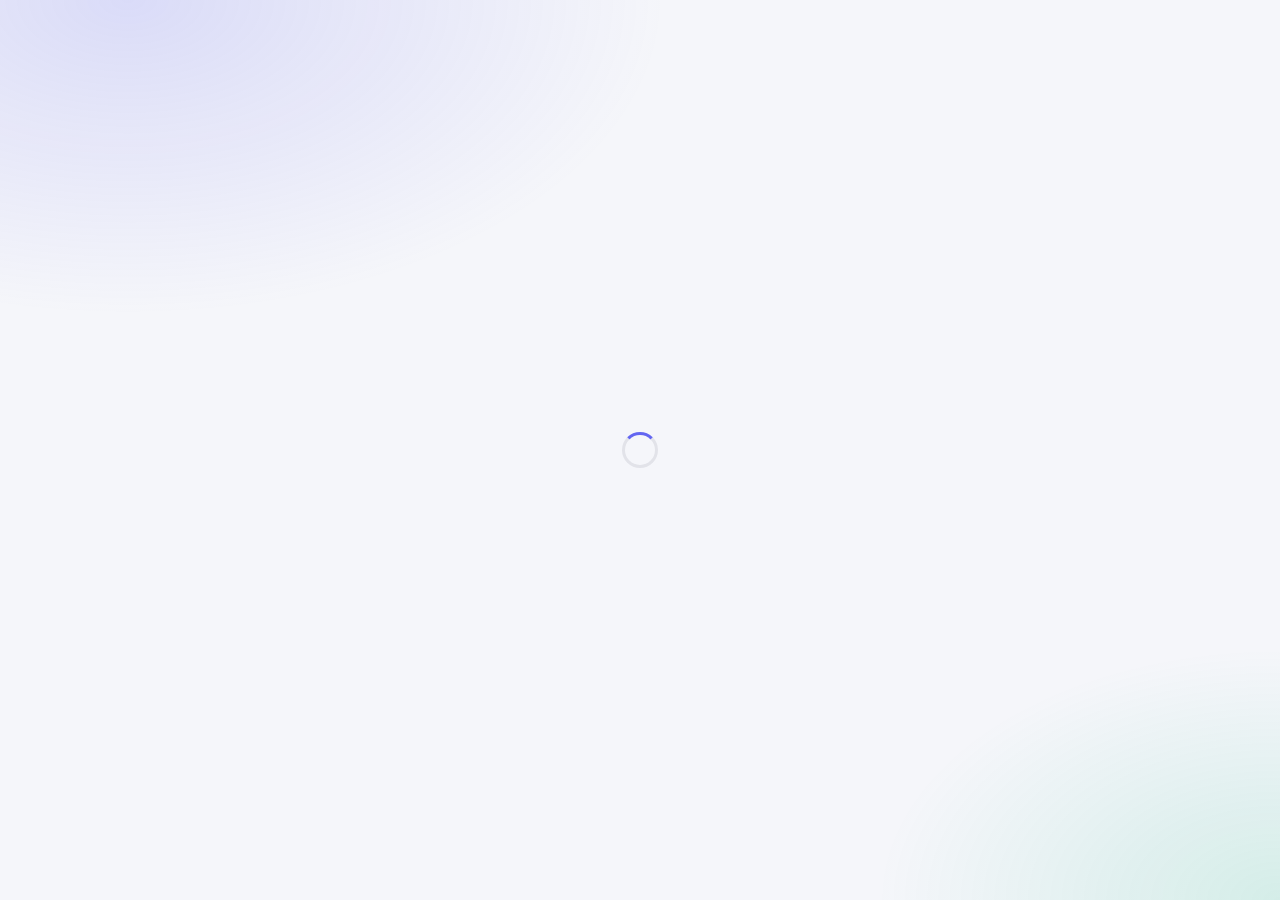
==== commit 854e8a96: "Fix theme on auth page, translate Failed to fetch, persist theme - index.html sets data-theme before" ====
--- a/index.html
+++ b/index.html
@@ -6,6 +6,21 @@
     <meta name="theme-color" content="#0b0f1a" />
     <title>Финансы</title>
     <link rel="icon" href="data:image/svg+xml,%3Csvg xmlns='http://www.w3.org/2000/svg' viewBox='0 0 100 100'%3E%3Ctext y='.9em' font-size='90'%3E%E2%82%BD%3C/text%3E%3C/svg%3E" />
+    <script>
+      // Применяем тему до загрузки CSS, чтобы избежать «голого» рендера
+      (function () {
+        try {
+          var saved = localStorage.getItem("fin.theme");
+          var mode = saved || "auto";
+          var resolved = mode === "auto"
+            ? (window.matchMedia("(prefers-color-scheme: dark)").matches ? "dark" : "light")
+            : mode;
+          document.documentElement.setAttribute("data-theme", resolved);
+        } catch (e) {
+          document.documentElement.setAttribute("data-theme", "light");
+        }
+      })();
+    </script>
     <link rel="stylesheet" href="./src/styles.css" />
     <script type="importmap">
       {
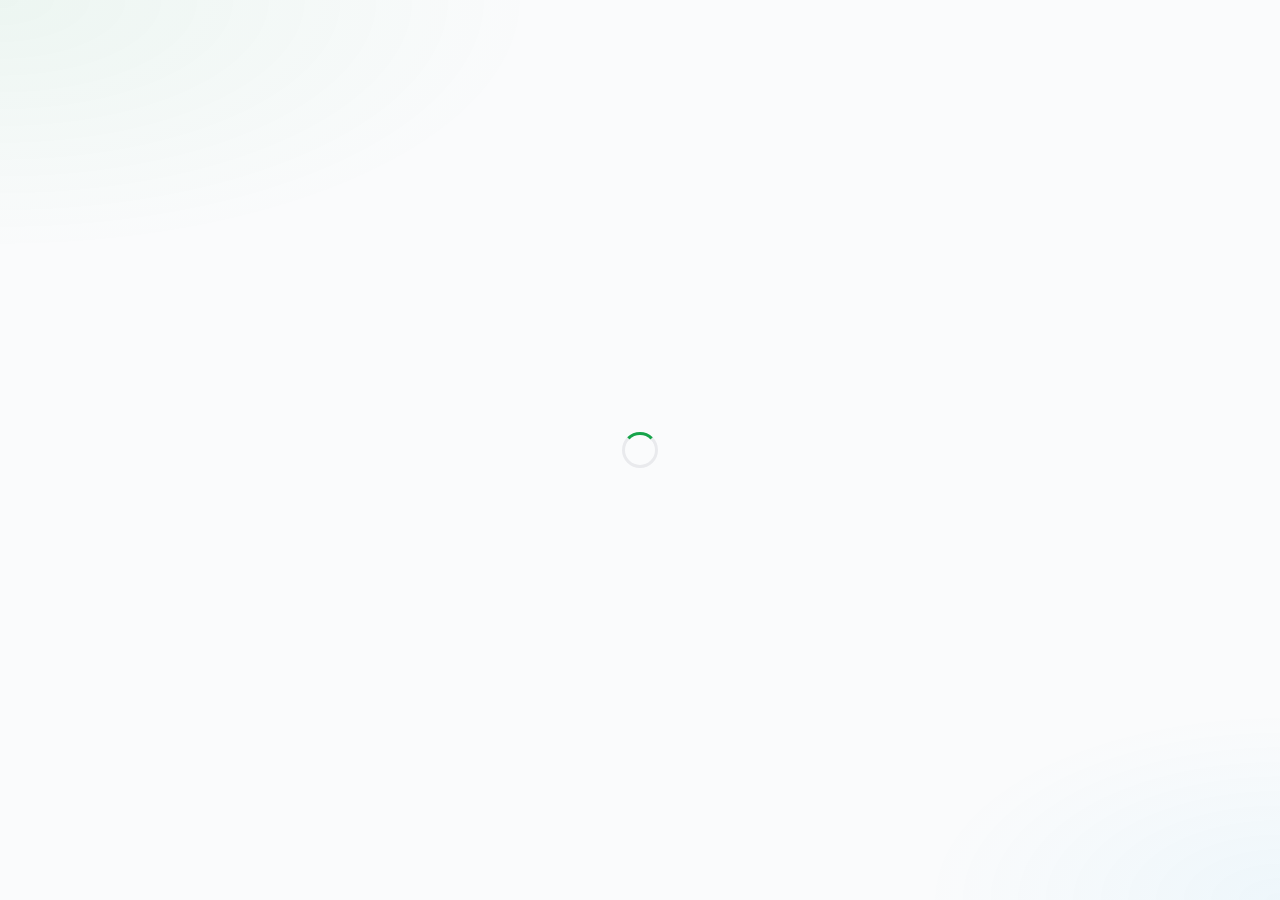
==== commit a000ea04: "Remove duplicate hero; add service worker for instant cache updates - Removed top 'Доход / Расход / " ====
--- a/index.html
+++ b/index.html
@@ -4,6 +4,9 @@
     <meta charset="utf-8" />
     <meta name="viewport" content="width=device-width, initial-scale=1, viewport-fit=cover" />
     <meta name="theme-color" content="#0b0f1a" />
+    <meta http-equiv="Cache-Control" content="no-cache, no-store, must-revalidate" />
+    <meta http-equiv="Pragma" content="no-cache" />
+    <meta http-equiv="Expires" content="0" />
     <title>Финансы</title>
     <link rel="icon" href="data:image/svg+xml,%3Csvg xmlns='http://www.w3.org/2000/svg' viewBox='0 0 100 100'%3E%3Ctext y='.9em' font-size='90'%3E%E2%82%BD%3C/text%3E%3C/svg%3E" />
     <script>
--- a/src/styles.css
+++ b/src/styles.css
@@ -21,55 +21,59 @@
 
 /* ---------- Темы (CSS-переменные) ---------- */
 :root[data-theme="light"] {
-  --bg: #f5f6fa;
+  --bg: #fafbfc;
   --bg-elev: #ffffff;
-  --bg-soft: #eef0f6;
+  --bg-soft: #f3f5f8;
   --surface: #ffffff;
-  --text: #0f172a;
+  --text: #0b1220;
   --text-soft: #475569;
-  --text-mute: #94a3b8;
-  --border: rgba(15, 23, 42, 0.08);
-  --border-strong: rgba(15, 23, 42, 0.16);
-  --accent: #6366f1;
-  --accent-soft: rgba(99, 102, 241, 0.12);
-  --income: #10b981;
-  --income-soft: rgba(16, 185, 129, 0.12);
+  --text-mute: #98a2b3;
+  --border: rgba(15, 23, 42, 0.07);
+  --border-strong: rgba(15, 23, 42, 0.14);
+  --accent: #16a34a;
+  --accent-deep: #15803d;
+  --accent-soft: rgba(22, 163, 74, 0.10);
+  --income: #16a34a;
+  --income-soft: rgba(22, 163, 74, 0.10);
   --expense: #ef4444;
   --expense-soft: rgba(239, 68, 68, 0.10);
-  --transfer: #6366f1;
+  --transfer: #0ea5e9;
+  --transfer-soft: rgba(14, 165, 233, 0.12);
   --warn: #f59e0b;
   --warn-soft: rgba(245, 158, 11, 0.14);
-  --glass-bg: rgba(255, 255, 255, 0.55);
-  --glass-border: rgba(255, 255, 255, 0.55);
-  --glass-shadow: 0 12px 40px rgba(15, 23, 42, 0.10);
-  --decor-1: radial-gradient(60% 50% at 10% 0%, rgba(99,102,241,0.18), transparent 70%);
-  --decor-2: radial-gradient(45% 40% at 100% 100%, rgba(16,185,129,0.14), transparent 70%);
+  --glass-bg: rgba(255, 255, 255, 0.62);
+  --glass-border: rgba(255, 255, 255, 0.6);
+  --glass-shadow: 0 8px 28px rgba(15, 23, 42, 0.06);
+  --decor-1: radial-gradient(60% 40% at 0% 0%, rgba(22,163,74,0.06), transparent 70%);
+  --decor-2: radial-gradient(40% 30% at 100% 100%, rgba(14,165,233,0.05), transparent 70%);
 }
 
 :root[data-theme="dark"] {
-  --bg: #0b0f1a;
-  --bg-elev: #131a2b;
-  --bg-soft: #0f1626;
-  --surface: #161e31;
-  --text: #e7ecf5;
-  --text-soft: #a7b0c2;
-  --text-mute: #6c7691;
+  --bg: #0a0f17;
+  --bg-elev: #121823;
+  --bg-soft: #0e141d;
+  --surface: #141b27;
+  --text: #e8edf5;
+  --text-soft: #aab2c2;
+  --text-mute: #6c7689;
   --border: rgba(255, 255, 255, 0.07);
-  --border-strong: rgba(255, 255, 255, 0.16);
-  --accent: #818cf8;
-  --accent-soft: rgba(129, 140, 248, 0.18);
-  --income: #34d399;
-  --income-soft: rgba(52, 211, 153, 0.16);
+  --border-strong: rgba(255, 255, 255, 0.14);
+  --accent: #4ade80;
+  --accent-deep: #22c55e;
+  --accent-soft: rgba(74, 222, 128, 0.14);
+  --income: #4ade80;
+  --income-soft: rgba(74, 222, 128, 0.14);
   --expense: #f87171;
   --expense-soft: rgba(248, 113, 113, 0.16);
-  --transfer: #818cf8;
+  --transfer: #38bdf8;
+  --transfer-soft: rgba(56, 189, 248, 0.16);
   --warn: #fbbf24;
   --warn-soft: rgba(251, 191, 36, 0.18);
-  --glass-bg: rgba(22, 30, 49, 0.55);
-  --glass-border: rgba(255, 255, 255, 0.10);
+  --glass-bg: rgba(20, 27, 39, 0.55);
+  --glass-border: rgba(255, 255, 255, 0.08);
   --glass-shadow: 0 12px 40px rgba(0, 0, 0, 0.45);
-  --decor-1: radial-gradient(60% 50% at 10% 0%, rgba(129,140,248,0.22), transparent 70%);
-  --decor-2: radial-gradient(45% 40% at 100% 100%, rgba(52,211,153,0.16), transparent 70%);
+  --decor-1: radial-gradient(60% 40% at 0% 0%, rgba(74,222,128,0.07), transparent 70%);
+  --decor-2: radial-gradient(40% 30% at 100% 100%, rgba(56,189,248,0.05), transparent 70%);
 }
 
 /* ---------- Базовое ---------- */
@@ -155,10 +159,10 @@
 .brand-mark {
   width: 30px; height: 30px;
   border-radius: 9px;
-  background: linear-gradient(135deg, #6366f1, #22c55e);
+  background: linear-gradient(135deg, #22c55e, #14b8a6);
   color: white; display: grid; place-items: center;
   font-weight: 800; font-size: 14px;
-  box-shadow: 0 6px 18px rgba(99,102,241,0.35);
+  box-shadow: 0 6px 16px rgba(22, 163, 74, 0.30);
 }
 .nav { display: flex; flex-direction: column; gap: 2px; }
 .nav a {
@@ -272,9 +276,9 @@
 .btn:active { transform: scale(0.98); }
 .btn.primary {
   background: var(--accent); color: #fff; border-color: transparent;
-  box-shadow: 0 8px 22px rgba(99,102,241,0.35);
-}
-.btn.primary:hover { filter: brightness(1.05); }
+  box-shadow: 0 6px 18px rgba(22, 163, 74, 0.25);
+}
+.btn.primary:hover { background: var(--accent-deep); }
 .btn.danger { color: var(--expense); border-color: var(--expense-soft); }
 .btn.danger:hover { background: var(--expense-soft); }
 .btn.ghost { background: transparent; border-color: transparent; color: var(--text-soft); }
@@ -429,7 +433,7 @@
 
 /* Hero KPI (Доход / Расход / Остаток в стиле Дзен-мани) */
 .hero {
-  padding: 22px;
+  padding: 22px 24px 20px;
   border-radius: var(--radius-xl);
   display: grid;
   grid-template-columns: repeat(3, 1fr);
@@ -445,6 +449,34 @@
 .hero .h-cell.expense .h-value { color: var(--expense); }
 .hero .h-cell.diff .h-value.neg { color: var(--expense); }
 .hero .h-cell.diff .h-value.pos { color: var(--income); }
+
+/* Пропорциональный индикатор: расход слева заполняет часть, остаток справа */
+.hero-bar {
+  grid-column: 1 / -1;
+  margin-top: 8px;
+  height: 10px;
+  border-radius: 999px;
+  background: var(--bg-soft);
+  display: grid;
+  grid-template-columns: var(--expense-frac) 1fr;
+  overflow: hidden;
+  position: relative;
+}
+.hero-bar .h-bar-expense {
+  background: var(--expense);
+  border-radius: 999px 0 0 999px;
+}
+.hero-bar .h-bar-balance {
+  background: var(--income);
+  border-radius: 0 999px 999px 0;
+}
+.hero-bar.over .h-bar-expense { background: var(--expense); }
+.hero-bar.over .h-bar-balance { background: var(--expense); opacity: 0.4; }
+.hero-bar .h-bar-empty {
+  position: absolute; inset: 0;
+  background: var(--bg-soft);
+}
+
 @media (max-width: 600px) {
   .hero { grid-template-columns: 1fr 1fr; }
   .hero .h-cell.diff { grid-column: span 2; }
@@ -491,6 +523,201 @@
 .list-row .lr-amount.expense { color: var(--expense); }
 .list-row .lr-amount.transfer { color: var(--transfer); }
 
+/* ---------- Plans chart ---------- */
+.plans-chart {
+  width: 100%;
+  position: relative;
+}
+.pc-summary {
+  display: grid;
+  grid-template-columns: 1fr 1fr auto;
+  gap: 14px;
+  align-items: end;
+  padding: 0 0 8px;
+}
+.pc-summary .pc-label { font-size: 12px; color: var(--text-mute); }
+.pc-summary .pc-value {
+  font-size: 18px; font-weight: 700; letter-spacing: -0.02em;
+  font-variant-numeric: tabular-nums;
+  margin-top: 2px;
+}
+.pc-summary .pc-value.income { color: var(--income); }
+.pc-summary .pc-value.expense { color: var(--text); }
+.pc-summary-date {
+  align-self: end;
+  color: var(--text-mute); font-size: 13px;
+  padding-bottom: 4px;
+}
+
+.pc-svg {
+  display: block;
+  width: 100%;
+  user-select: none;
+  -webkit-user-select: none;
+  touch-action: pan-y;
+  cursor: crosshair;
+}
+.pc-grid {
+  stroke: var(--border);
+  stroke-width: 1;
+}
+.pc-tick {
+  fill: var(--text-mute);
+  font-size: 11px;
+  font-family: var(--font);
+}
+.pc-line {
+  fill: none;
+  stroke-width: 2;
+  stroke-linecap: round;
+  stroke-linejoin: round;
+}
+.pc-line.income { stroke: var(--income); }
+.pc-line.expense {
+  stroke: #1f2937;
+}
+:root[data-theme="dark"] .pc-line.expense { stroke: #cbd5e1; }
+.pc-line.plan {
+  stroke-dasharray: 5 5;
+  opacity: 0.85;
+}
+.pc-today {
+  stroke: var(--text-mute);
+  stroke-width: 1;
+  opacity: 0.4;
+}
+.pc-hover-line {
+  stroke: var(--text-mute);
+  stroke-width: 1;
+  opacity: 0.6;
+}
+.pc-dot {
+  stroke: var(--surface);
+  stroke-width: 2;
+}
+.pc-dot.income { fill: var(--income); }
+.pc-dot.expense { fill: var(--text); }
+:root[data-theme="dark"] .pc-dot.expense { fill: #cbd5e1; }
+.pc-over {
+  fill: var(--expense);
+  opacity: 0.10;
+}
+
+.pc-info {
+  display: grid;
+  grid-template-columns: auto 1fr auto;
+  align-items: center;
+  gap: 12px;
+  padding: 10px 14px;
+  margin-top: 8px;
+  background: var(--bg-soft);
+  border-radius: 12px;
+}
+.pc-info.neg { background: var(--expense-soft); }
+.pc-info-icon {
+  width: 22px; height: 22px;
+  display: grid; place-items: center;
+  border-radius: 50%;
+  background: var(--accent-soft);
+  color: var(--accent);
+  font-size: 14px;
+}
+.pc-info.neg .pc-info-icon { background: var(--expense-soft); color: var(--expense); }
+.pc-info-bal {
+  font-weight: 700; font-size: 15px;
+  font-variant-numeric: tabular-nums;
+}
+.pc-info.neg .pc-info-bal { color: var(--expense); }
+.pc-info-side {
+  text-align: right;
+  display: flex; flex-direction: column; gap: 2px;
+}
+.pc-info-day {
+  font-variant-numeric: tabular-nums;
+  font-weight: 600;
+  display: flex; gap: 8px; justify-content: flex-end;
+}
+.pc-info-day .income { color: var(--income); }
+.pc-info-day .expense { color: var(--expense); }
+
+@media (max-width: 600px) {
+  .pc-summary { grid-template-columns: 1fr 1fr; }
+  .pc-summary-date { grid-column: 1 / -1; padding-top: 2px; padding-bottom: 0; }
+  .pc-summary .pc-value { font-size: 18px; }
+}
+
+/* ---------- Income vs Expense card ---------- */
+.ive-card { padding: 22px 24px 20px; }
+.ive-card .ive-head {
+  display: flex; align-items: center; justify-content: space-between;
+  gap: 12px;
+}
+.ive-card .ive-head h2 {
+  margin: 0; font-size: 17px; letter-spacing: -0.01em;
+}
+.ive-card .ive-pct {
+  margin-top: 14px;
+  font-size: 36px; font-weight: 700; letter-spacing: -0.02em;
+  font-variant-numeric: tabular-nums;
+}
+.ive-card .ive-pct.over { color: var(--expense); }
+.ive-card .ive-sub {
+  color: var(--text-mute);
+  font-size: 14px;
+  margin-top: 2px;
+}
+.ive-rows {
+  display: flex; flex-direction: column;
+  gap: 14px;
+  margin-top: 22px;
+}
+.ive-row {
+  display: grid;
+  grid-template-columns: 110px 1fr 130px;
+  gap: 16px;
+  align-items: center;
+}
+@media (max-width: 600px) {
+  .ive-row { grid-template-columns: 80px 1fr auto; }
+}
+.ive-row .label { color: var(--text); font-size: 14px; }
+.ive-row .amount {
+  text-align: right;
+  font-variant-numeric: tabular-nums;
+  font-weight: 600;
+  white-space: nowrap;
+}
+.ive-bar {
+  position: relative;
+  height: 8px;
+  background: var(--bg-soft);
+  border-radius: 999px;
+  overflow: hidden;
+}
+.ive-bar > .fill {
+  position: absolute;
+  top: 0; bottom: 0;
+  border-radius: 999px;
+  transition: width 0.4s ease;
+}
+.ive-bar.from-left > .fill { left: 0; }
+.ive-bar.from-right > .fill { right: 0; }
+.ive-bar.income > .fill { background: var(--income); }
+.ive-bar.expense > .fill { background: #1f2937; }
+:root[data-theme="dark"] .ive-bar.expense > .fill { background: #cbd5e1; }
+.ive-bar.balance > .fill { background: #14b8a6; }
+
+.ive-note {
+  margin-top: 18px;
+  padding: 14px 16px;
+  background: var(--bg-soft);
+  border-radius: 14px;
+  font-size: 14px;
+  color: var(--text-soft);
+  line-height: 1.5;
+}
+.ive-note b { color: var(--text); font-weight: 600; }
+
 /* ---------- Empty state ---------- */
 .empty {
   text-align: center;
@@ -581,6 +808,56 @@
 .color-dot {
   width: 10px; height: 10px; border-radius: 50%;
   display: inline-block; flex: 0 0 10px;
+}
+
+/* ---------- Icon picker ---------- */
+.icon-grid {
+  display: grid;
+  grid-template-columns: repeat(8, 1fr);
+  gap: 6px;
+  max-height: 220px;
+  overflow-y: auto;
+  padding: 4px;
+  background: var(--bg-soft);
+  border-radius: 12px;
+  border: 1px solid var(--border);
+}
+@media (max-width: 600px) {
+  .icon-grid { grid-template-columns: repeat(6, 1fr); }
+}
+.icon-cell {
+  aspect-ratio: 1 / 1;
+  display: grid; place-items: center;
+  border: 2px solid transparent;
+  background: var(--bg-elev);
+  border-radius: 10px;
+  cursor: pointer;
+  color: var(--text-soft);
+  transition: border-color var(--transition), transform var(--transition);
+}
+.icon-cell:hover { color: var(--text); }
+.icon-cell.active {
+  border-color: var(--accent);
+  color: var(--accent);
+}
+.icon-cell .emoji-ico { font-size: 18px; line-height: 1; }
+.emoji-ico {
+  display: inline-flex;
+  align-items: center;
+  justify-content: center;
+  font-size: 18px;
+  line-height: 1;
+  font-family: -apple-system, "Apple Color Emoji", "Segoe UI Emoji", "Segoe UI Symbol", sans-serif;
+}
+.list-row .lr-icon .emoji-ico { font-size: 20px; }
+.brand-mark .emoji-ico { font-size: 16px; }
+kbd {
+  background: var(--bg-elev);
+  border: 1px solid var(--border);
+  border-radius: 6px;
+  padding: 1px 6px;
+  font-size: 11px;
+  font-family: var(--font-mono);
 }
 
 /* ---------- Drag handle / sort buttons ---------- */
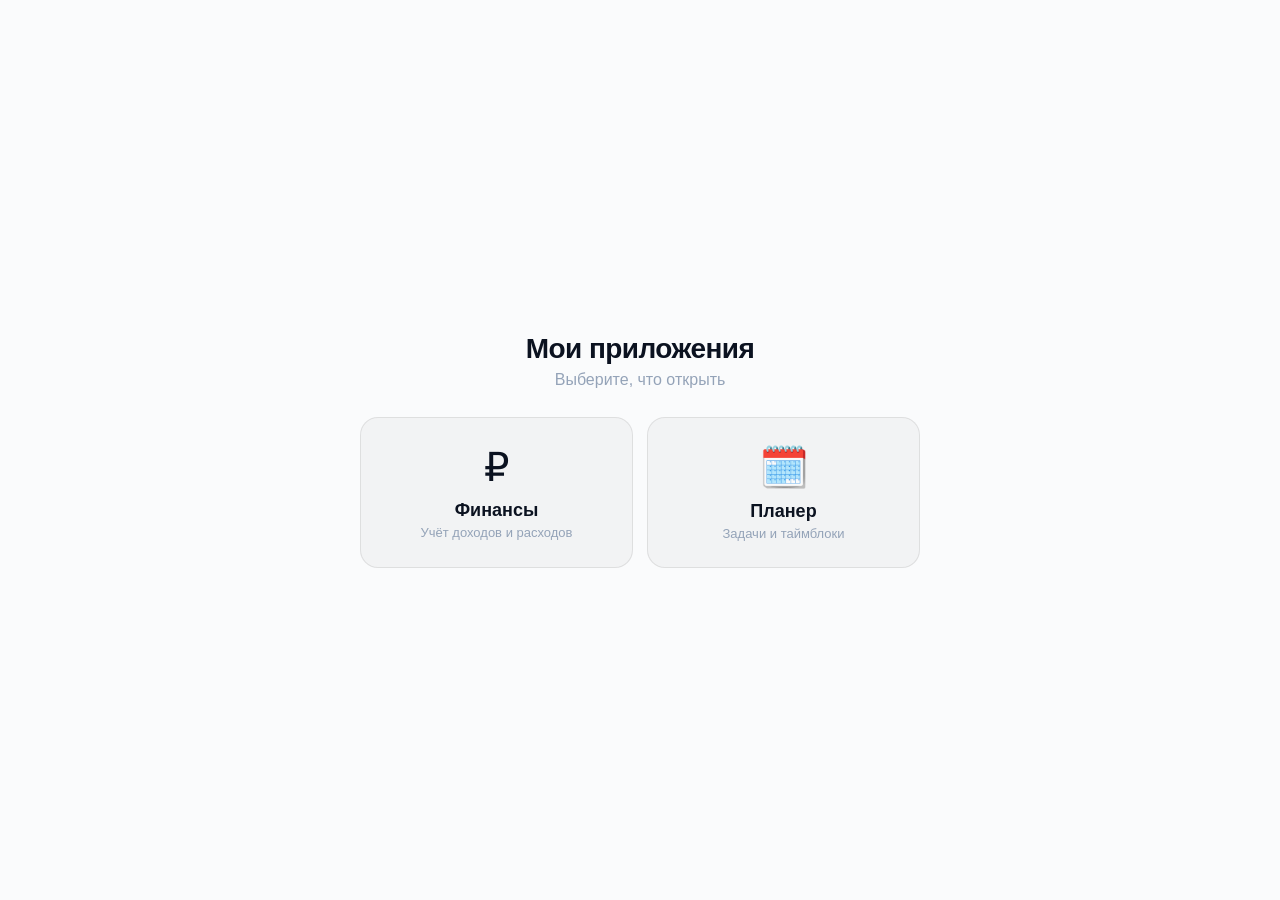
==== commit a8626ea8: "Раскладка по папкам: finance/ и planner/, лончер в корне Финансовое приложение переехало из корня в " ====
--- a/index.html
+++ b/index.html
@@ -3,45 +3,59 @@
   <head>
     <meta charset="utf-8" />
     <meta name="viewport" content="width=device-width, initial-scale=1, viewport-fit=cover" />
-    <meta name="theme-color" content="#0b0f1a" />
-    <meta http-equiv="Cache-Control" content="no-cache, no-store, must-revalidate" />
-    <meta http-equiv="Pragma" content="no-cache" />
-    <meta http-equiv="Expires" content="0" />
-    <title>Финансы</title>
-    <link rel="icon" href="data:image/svg+xml,%3Csvg xmlns='http://www.w3.org/2000/svg' viewBox='0 0 100 100'%3E%3Ctext y='.9em' font-size='90'%3E%E2%82%BD%3C/text%3E%3C/svg%3E" />
+    <title>Приложения</title>
+    <link rel="icon" href="data:image/svg+xml,%3Csvg xmlns='http://www.w3.org/2000/svg' viewBox='0 0 100 100'%3E%3Ctext y='.9em' font-size='90'%3E%E2%9C%A8%3C/text%3E%3C/svg%3E" />
+    <style>
+      :root { color-scheme: light dark; }
+      * { box-sizing: border-box; }
+      body {
+        margin: 0; min-height: 100dvh; display: grid; place-items: center; padding: 24px;
+        font-family: -apple-system, BlinkMacSystemFont, "Segoe UI", Roboto, Helvetica, Arial, sans-serif;
+        background: #fafbfc; color: #0b1220;
+      }
+      @media (prefers-color-scheme: dark) { body { background: #0a0f17; color: #e8edf5; } }
+      .wrap { width: 100%; max-width: 560px; text-align: center; }
+      h1 { font-size: 28px; letter-spacing: -0.02em; margin: 0 0 6px; }
+      .sub { color: #94a3b8; margin: 0 0 28px; }
+      .cards { display: grid; grid-template-columns: 1fr 1fr; gap: 14px; }
+      @media (max-width: 460px) { .cards { grid-template-columns: 1fr; } }
+      a.card {
+        display: block; text-decoration: none; color: inherit; padding: 26px 18px;
+        border-radius: 18px; border: 1px solid rgba(127,127,127,0.18);
+        background: rgba(127,127,127,0.06); transition: transform .12s, border-color .12s;
+      }
+      a.card:hover { transform: translateY(-2px); border-color: currentColor; }
+      .emoji { font-size: 40px; display: block; margin-bottom: 10px; }
+      .name { font-weight: 700; font-size: 18px; }
+      .desc { color: #94a3b8; font-size: 13px; margin-top: 4px; }
+    </style>
     <script>
-      // Применяем тему до загрузки CSS, чтобы избежать «голого» рендера
-      (function () {
-        try {
-          var saved = localStorage.getItem("fin.theme");
-          var mode = saved || "auto";
-          var resolved = mode === "auto"
-            ? (window.matchMedia("(prefers-color-scheme: dark)").matches ? "dark" : "light")
-            : mode;
-          document.documentElement.setAttribute("data-theme", resolved);
-        } catch (e) {
-          document.documentElement.setAttribute("data-theme", "light");
-        }
-      })();
-    </script>
-    <link rel="stylesheet" href="./src/styles.css" />
-    <script type="importmap">
-      {
-        "imports": {
-          "preact": "https://esm.sh/preact@10.22.0",
-          "preact/hooks": "https://esm.sh/preact@10.22.0/hooks",
-          "htm/preact": "https://esm.sh/htm@3.1.1/preact",
-          "@supabase/supabase-js": "https://esm.sh/@supabase/supabase-js@2.45.4"
-        }
+      // Финансовое приложение переехало в /finance/. У уже установленного
+      // приложения мог остаться корневой service worker со старым кэшем —
+      // снимаем его, чтобы не показывалась старая версия.
+      if ("serviceWorker" in navigator) {
+        navigator.serviceWorker.getRegistrations().then(rs => {
+          rs.forEach(r => { if (r.scope.replace(location.origin, "").replace(/\/$/, "") === "") r.unregister(); });
+        }).catch(() => {});
       }
     </script>
   </head>
   <body>
-    <div id="app">
-      <div class="boot">
-        <div class="boot-spinner"></div>
+    <div class="wrap">
+      <h1>Мои приложения</h1>
+      <p class="sub">Выберите, что открыть</p>
+      <div class="cards">
+        <a class="card" href="./finance/">
+          <span class="emoji">₽</span>
+          <div class="name">Финансы</div>
+          <div class="desc">Учёт доходов и расходов</div>
+        </a>
+        <a class="card" href="./planner/">
+          <span class="emoji">🗓️</span>
+          <div class="name">Планер</div>
+          <div class="desc">Задачи и таймблоки</div>
+        </a>
       </div>
     </div>
-    <script type="module" src="./src/main.js"></script>
   </body>
 </html>
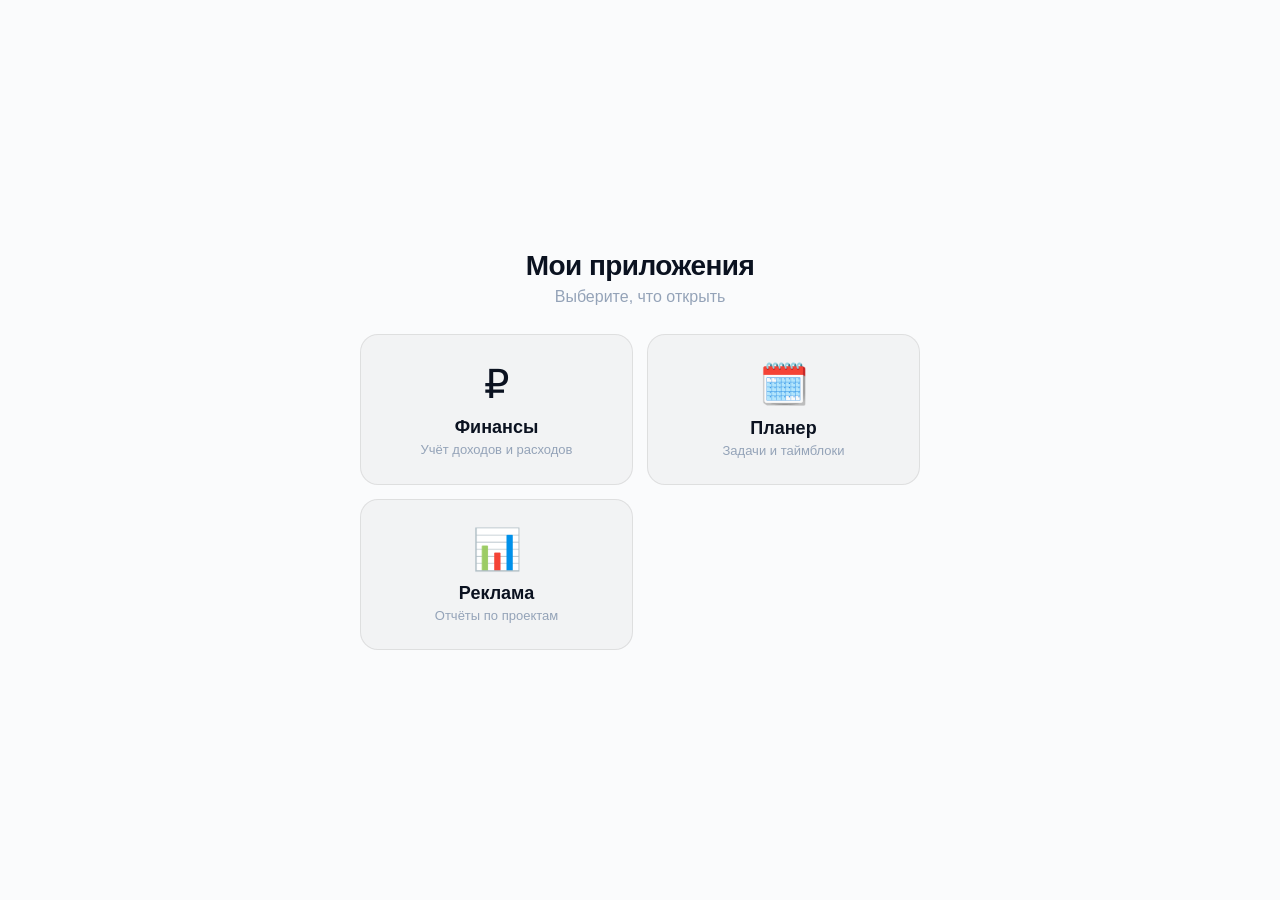
==== commit 23bd80bd: "Реклама: прототип дашборда отчётности по проектам Новый самостоятельный модуль /reports/ (рядом с fi" ====
--- a/index.html
+++ b/index.html
@@ -55,6 +55,11 @@
           <div class="name">Планер</div>
           <div class="desc">Задачи и таймблоки</div>
         </a>
+        <a class="card" href="./reports/">
+          <span class="emoji">📊</span>
+          <div class="name">Реклама</div>
+          <div class="desc">Отчёты по проектам</div>
+        </a>
       </div>
     </div>
   </body>
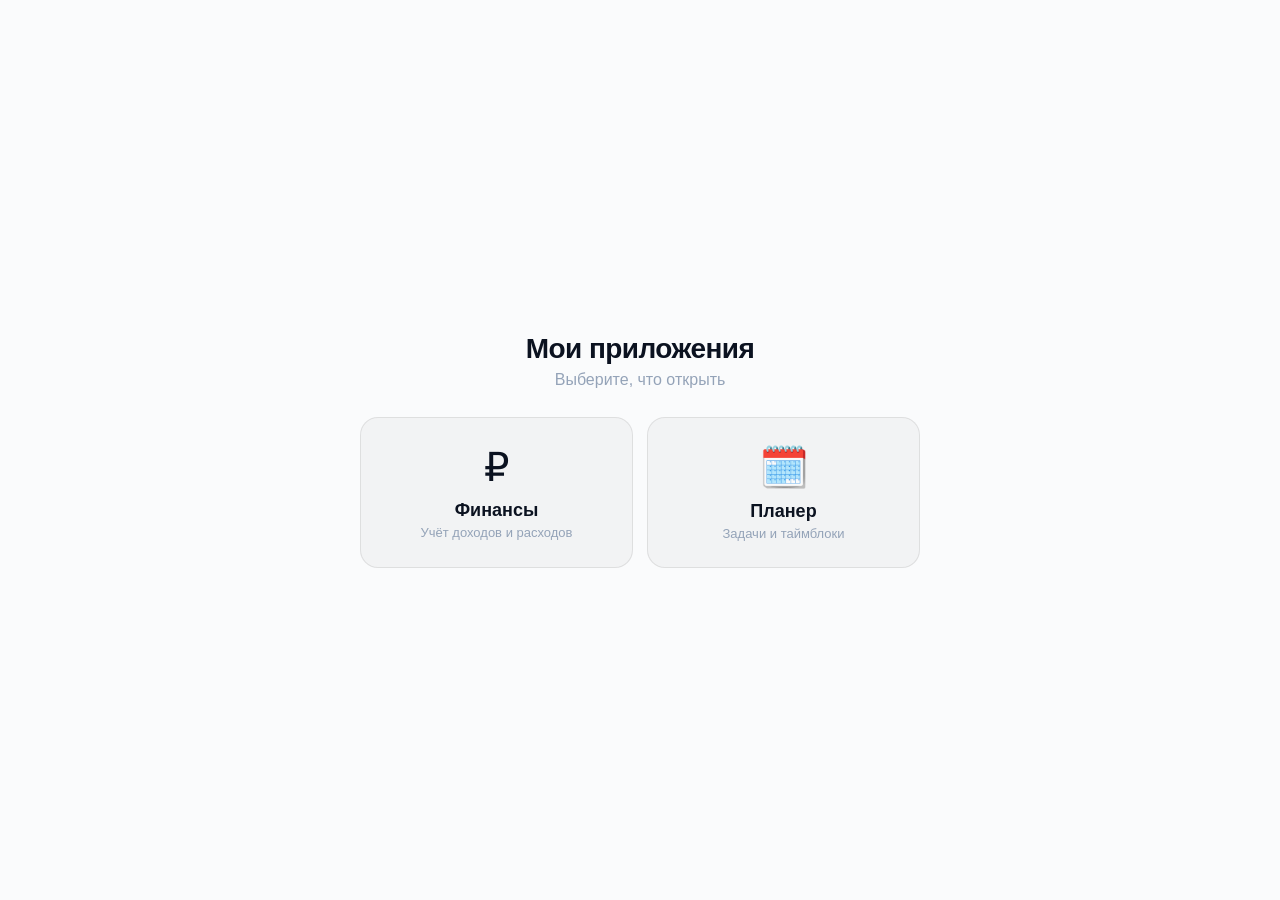
==== commit d74ead52: "Маркетинг: переименовать модуль reports -> marketing, вынести из меню - reports/ -> marketing/ (адре" ====
--- a/index.html
+++ b/index.html
@@ -55,11 +55,6 @@
           <div class="name">Планер</div>
           <div class="desc">Задачи и таймблоки</div>
         </a>
-        <a class="card" href="./reports/">
-          <span class="emoji">📊</span>
-          <div class="name">Реклама</div>
-          <div class="desc">Отчёты по проектам</div>
-        </a>
       </div>
     </div>
   </body>
